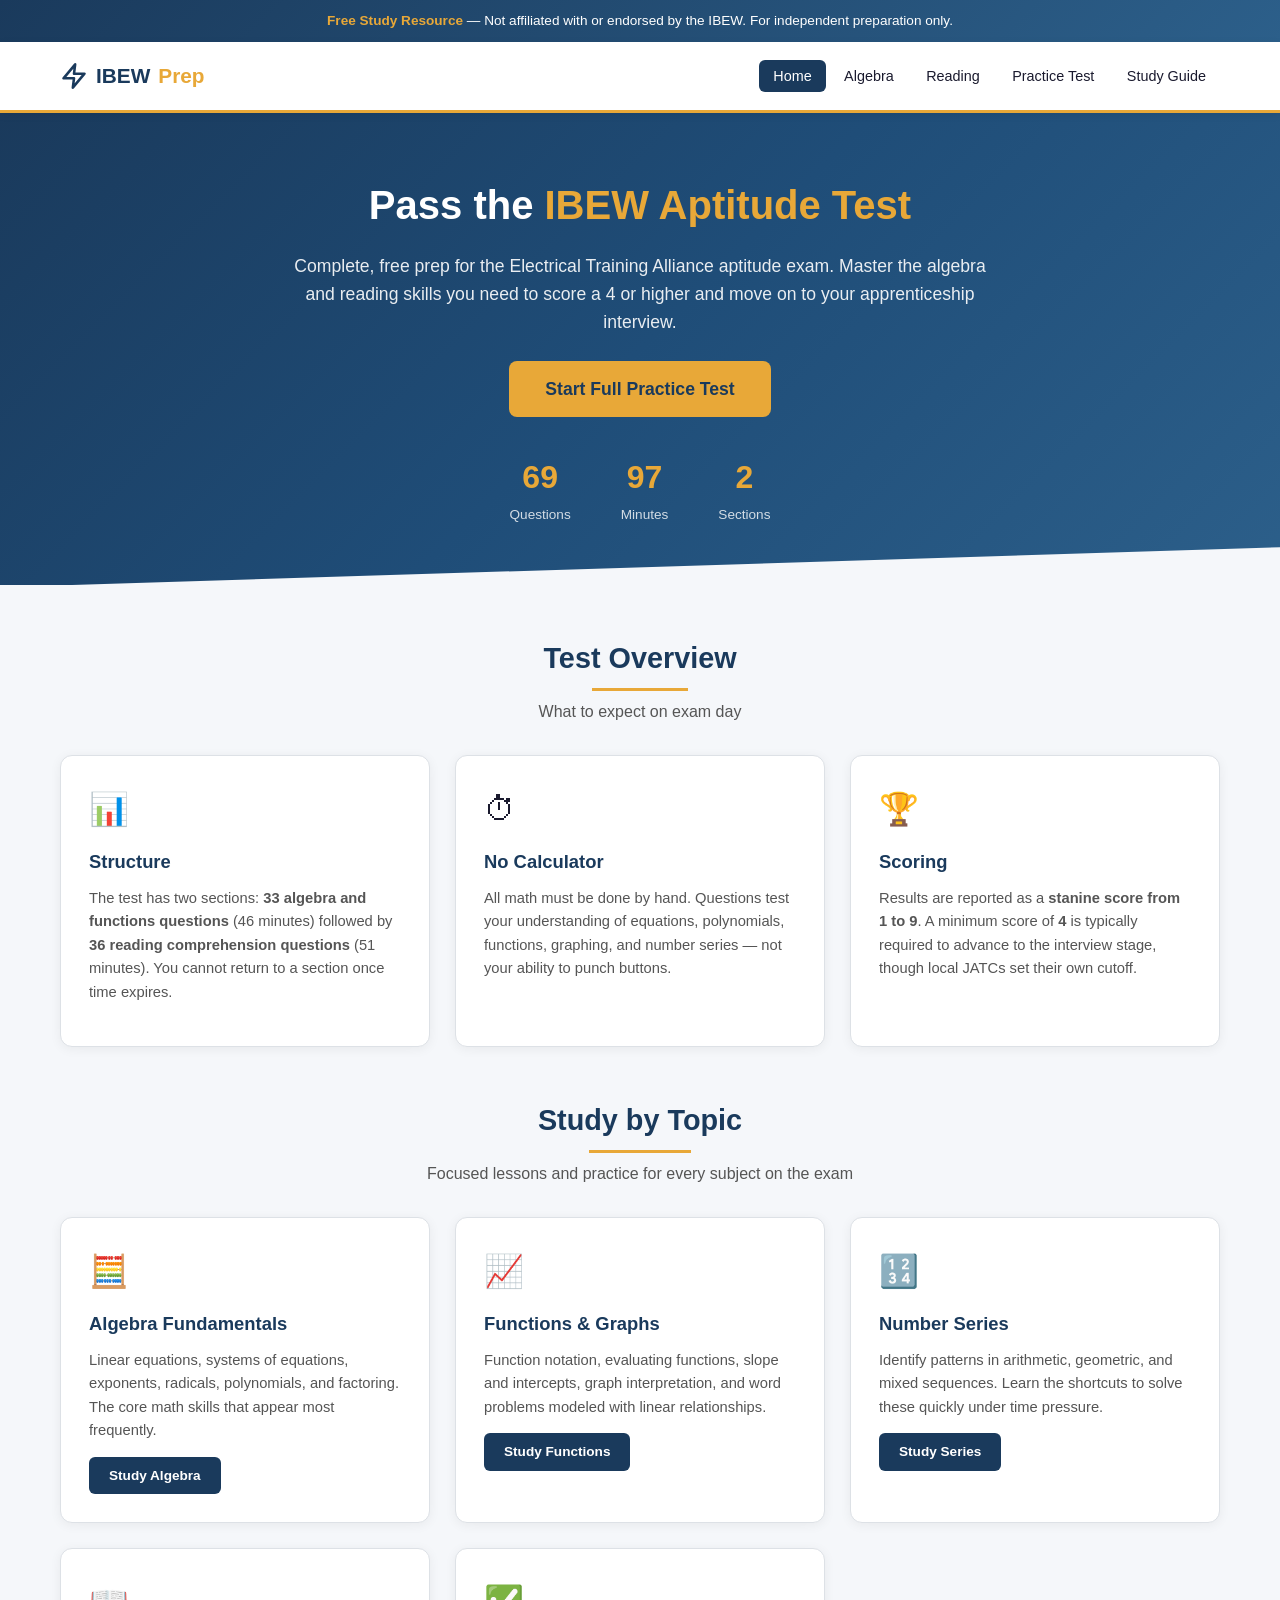
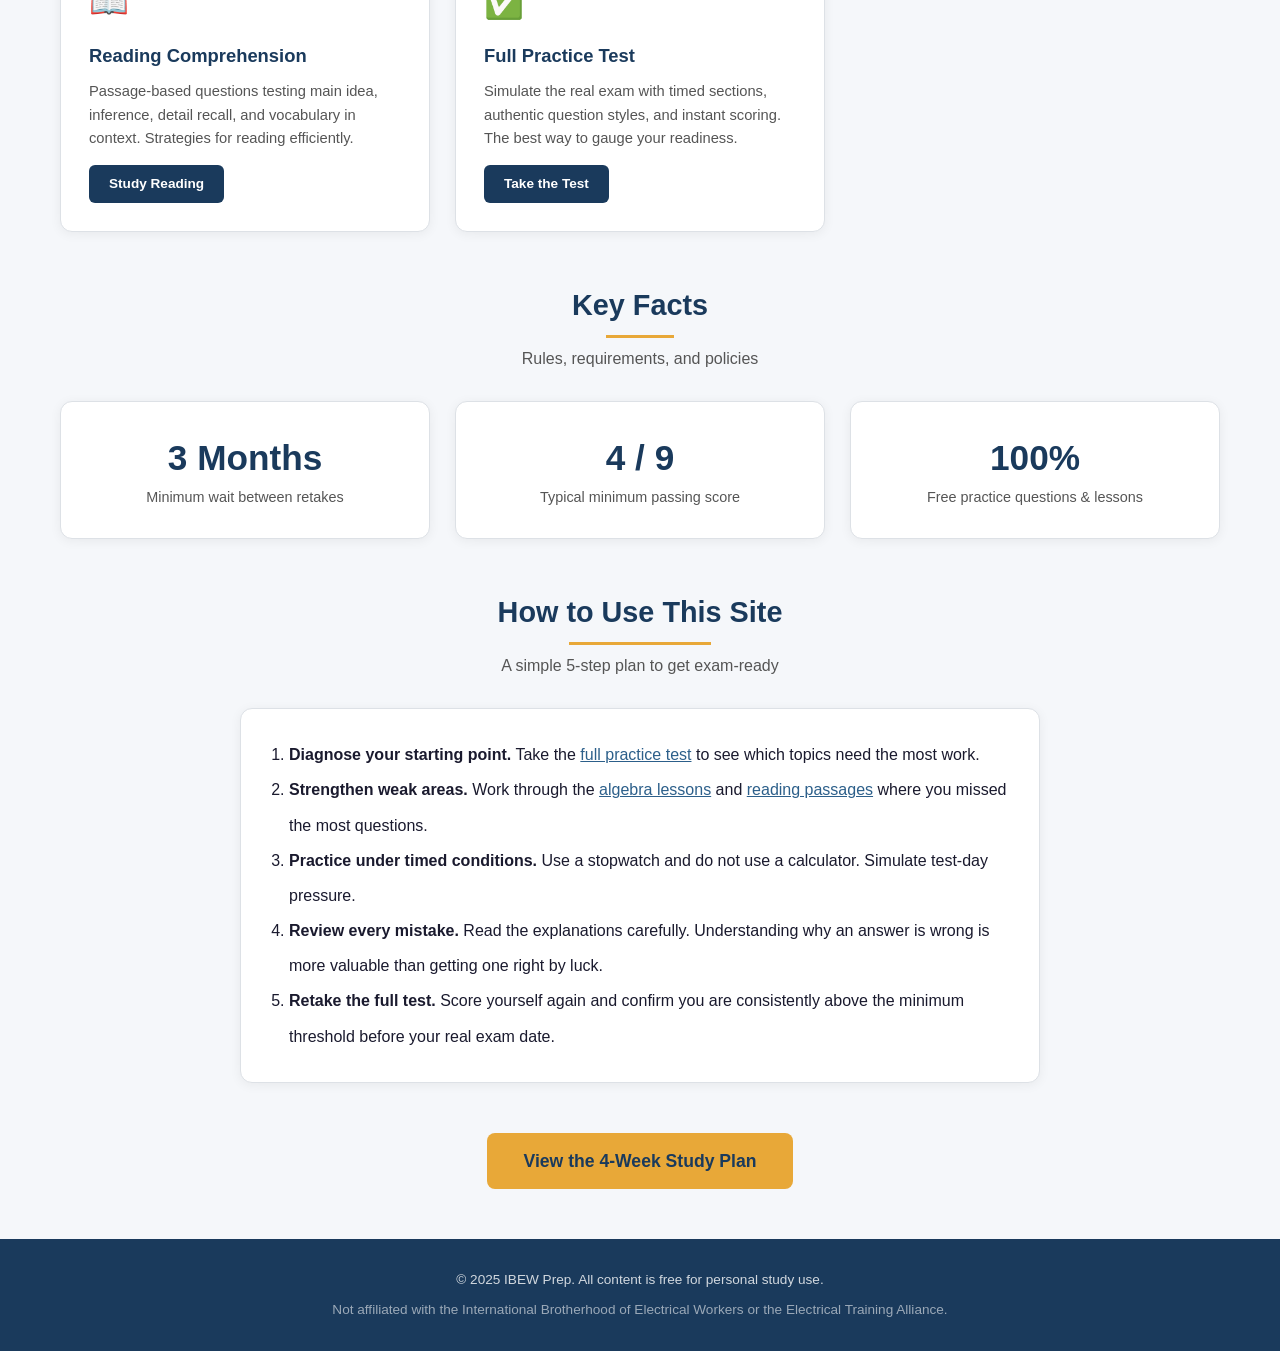
==== index.html @ 41e1eb49 "Initial commit: comprehensive IBEW aptitude test prep website - Full algebra curriculum with 31 prac" ====
<!DOCTYPE html>
<html lang="en">
<head>
  <meta charset="UTF-8">
  <meta name="viewport" content="width=device-width, initial-scale=1.0">
  <title>IBEW Prep — Free Aptitude Test Study Guide & Practice</title>
  <meta name="description" content="Free IBEW Aptitude Test prep with algebra lessons, reading comprehension practice, and a full-length simulated test. Pass your electrician apprenticeship exam.">
  <link rel="stylesheet" href="css/style.css">
</head>
<body>

  <!-- Top Banner -->
  <div class="top-banner">
    <strong>Free Study Resource</strong> — Not affiliated with or endorsed by the IBEW. For independent preparation only.
  </div>

  <!-- Header -->
  <header>
    <div class="header-inner">
      <a href="index.html" class="logo">
        <svg width="28" height="28" viewBox="0 0 24 24" fill="none" stroke="currentColor" stroke-width="2.2" stroke-linecap="round" stroke-linejoin="round">
          <path d="M13 2L3 14h9l-1 8 10-12h-9l1-8z"/>
        </svg>
        IBEW <span>Prep</span>
      </a>
      <nav>
        <a href="index.html" class="active">Home</a>
        <a href="./pages/algebra.html">Algebra</a>
        <a href="./pages/reading.html">Reading</a>
        <a href="./pages/practice-test.html">Practice Test</a>
        <a href="./pages/study-guide.html">Study Guide</a>
      </nav>
    </div>
  </header>

  <!-- Hero -->
  <section class="hero">
    <h1>Pass the <span>IBEW Aptitude Test</span></h1>
    <p>Complete, free prep for the Electrical Training Alliance aptitude exam. Master the algebra and reading skills you need to score a 4 or higher and move on to your apprenticeship interview.</p>
    <a href="./pages/practice-test.html" class="hero-cta">Start Full Practice Test</a>

    <div class="hero-stats">
      <div class="stat">
        <div class="stat-num">69</div>
        <div class="stat-label">Questions</div>
      </div>
      <div class="stat">
        <div class="stat-num">97</div>
        <div class="stat-label">Minutes</div>
      </div>
      <div class="stat">
        <div class="stat-num">2</div>
        <div class="stat-label">Sections</div>
      </div>
    </div>
  </section>

  <!-- Overview -->
  <div class="container">
    <div class="section-title">
      <h2>Test Overview</h2>
      <p>What to expect on exam day</p>
    </div>

    <div class="card-grid">
      <div class="card">
        <div class="card-icon">&#128202;</div>
        <h3>Structure</h3>
        <p>The test has two sections: <strong>33 algebra and functions questions</strong> (46 minutes) followed by <strong>36 reading comprehension questions</strong> (51 minutes). You cannot return to a section once time expires.</p>
      </div>
      <div class="card">
        <div class="card-icon">&#9201;</div>
        <h3>No Calculator</h3>
        <p>All math must be done by hand. Questions test your understanding of equations, polynomials, functions, graphing, and number series — not your ability to punch buttons.</p>
      </div>
      <div class="card">
        <div class="card-icon">&#127942;</div>
        <h3>Scoring</h3>
        <p>Results are reported as a <strong>stanine score from 1 to 9</strong>. A minimum score of <strong>4</strong> is typically required to advance to the interview stage, though local JATCs set their own cutoff.</p>
      </div>
    </div>

    <!-- Topic Cards -->
    <div class="section-title">
      <h2>Study by Topic</h2>
      <p>Focused lessons and practice for every subject on the exam</p>
    </div>

    <div class="card-grid">
      <div class="card">
        <div class="card-icon">&#129518;</div>
        <h3>Algebra Fundamentals</h3>
        <p>Linear equations, systems of equations, exponents, radicals, polynomials, and factoring. The core math skills that appear most frequently.</p>
        <a href="./pages/algebra.html#fundamentals" class="btn">Study Algebra</a>
      </div>
      <div class="card">
        <div class="card-icon">&#128200;</div>
        <h3>Functions & Graphs</h3>
        <p>Function notation, evaluating functions, slope and intercepts, graph interpretation, and word problems modeled with linear relationships.</p>
        <a href="./pages/algebra.html#functions" class="btn">Study Functions</a>
      </div>
      <div class="card">
        <div class="card-icon">&#128290;</div>
        <h3>Number Series</h3>
        <p>Identify patterns in arithmetic, geometric, and mixed sequences. Learn the shortcuts to solve these quickly under time pressure.</p>
        <a href="./pages/algebra.html#series" class="btn">Study Series</a>
      </div>
      <div class="card">
        <div class="card-icon">&#128214;</div>
        <h3>Reading Comprehension</h3>
        <p>Passage-based questions testing main idea, inference, detail recall, and vocabulary in context. Strategies for reading efficiently.</p>
        <a href="./pages/reading.html" class="btn">Study Reading</a>
      </div>
      <div class="card">
        <div class="card-icon">&#9989;</div>
        <h3>Full Practice Test</h3>
        <p>Simulate the real exam with timed sections, authentic question styles, and instant scoring. The best way to gauge your readiness.</p>
        <a href="./pages/practice-test.html" class="btn">Take the Test</a>
      </div>
    </div>

    <!-- Quick Stats -->
    <div class="section-title">
      <h2>Key Facts</h2>
      <p>Rules, requirements, and policies</p>
    </div>

    <div class="card-grid" style="grid-template-columns: repeat(auto-fit, minmax(220px, 1fr));">
      <div class="card" style="text-align:center;">
        <div class="stat-num" style="font-size:2.2rem; color:var(--primary);">3 Months</div>
        <p style="margin-bottom:0; font-size:0.9rem;">Minimum wait between retakes</p>
      </div>
      <div class="card" style="text-align:center;">
        <div class="stat-num" style="font-size:2.2rem; color:var(--primary);">4 / 9</div>
        <p style="margin-bottom:0; font-size:0.9rem;">Typical minimum passing score</p>
      </div>
      <div class="card" style="text-align:center;">
        <div class="stat-num" style="font-size:2.2rem; color:var(--primary);">100%</div>
        <p style="margin-bottom:0; font-size:0.9rem;">Free practice questions & lessons</p>
      </div>
    </div>

    <!-- How to Use This Site -->
    <div class="section-title">
      <h2>How to Use This Site</h2>
      <p>A simple 5-step plan to get exam-ready</p>
    </div>

    <div class="card" style="max-width: 800px; margin: 0 auto 30px;">
      <ol style="margin-left: 20px; line-height: 2.2;">
        <li><strong>Diagnose your starting point.</strong> Take the <a href="./pages/practice-test.html" style="color: var(--primary-light);">full practice test</a> to see which topics need the most work.</li>
        <li><strong>Strengthen weak areas.</strong> Work through the <a href="./pages/algebra.html" style="color: var(--primary-light);">algebra lessons</a> and <a href="./pages/reading.html" style="color: var(--primary-light);">reading passages</a> where you missed the most questions.</li>
        <li><strong>Practice under timed conditions.</strong> Use a stopwatch and do not use a calculator. Simulate test-day pressure.</li>
        <li><strong>Review every mistake.</strong> Read the explanations carefully. Understanding why an answer is wrong is more valuable than getting one right by luck.</li>
        <li><strong>Retake the full test.</strong> Score yourself again and confirm you are consistently above the minimum threshold before your real exam date.</li>
      </ol>
    </div>

    <!-- CTA -->
    <div style="text-align:center; margin: 50px 0;">
      <a href="./pages/study-guide.html" class="hero-cta">View the 4-Week Study Plan</a>
    </div>
  </div>

  <!-- Footer -->
  <footer>
    <p>&copy; 2025 IBEW Prep. All content is free for personal study use.</p>
    <p style="margin-top:8px; opacity:0.7;">Not affiliated with the International Brotherhood of Electrical Workers or the Electrical Training Alliance.</p>
  </footer>

</body>
</html>
---- css/style.css ----
/* ============================================ */
/* IBEW Aptitude Test Prep - Main Stylesheet    */
/* ============================================ */

:root {
  --primary: #1a3a5c;
  --primary-light: #2c5f8a;
  --secondary: #e8a838;
  --accent: #d4312a;
  --bg: #f5f7fa;
  --card-bg: #ffffff;
  --text: #1a1a2e;
  --text-light: #555;
  --border: #dde1e6;
  --success: #2d7d46;
  --danger: #c0392b;
  --info: #2980b9;
  --font: 'Segoe UI', 'Helvetica Neue', Arial, sans-serif;
}

* { margin: 0; padding: 0; box-sizing: border-box; }

body {
  font-family: var(--font);
  background: var(--bg);
  color: var(--text);
  line-height: 1.6;
}

/* ===== TOP BANNER ===== */
.top-banner {
  background: linear-gradient(135deg, var(--primary) 0%, var(--primary-light) 100%);
  color: white;
  text-align: center;
  padding: 10px 20px;
  font-size: 0.85rem;
}
.top-banner strong { color: var(--secondary); }

/* ===== HEADER / NAV ===== */
header {
  background: var(--card-bg);
  border-bottom: 3px solid var(--secondary);
  box-shadow: 0 2px 8px rgba(0,0,0,0.08);
  position: sticky;
  top: 0;
  z-index: 100;
}

.header-inner {
  max-width: 1200px;
  margin: 0 auto;
  padding: 0 20px;
  display: flex;
  align-items: center;
  justify-content: space-between;
  height: 68px;
}

.logo {
  font-size: 1.3rem;
  font-weight: 800;
  color: var(--primary);
  text-decoration: none;
  display: flex;
  align-items: center;
  gap: 8px;
}
.logo span { color: var(--secondary); }
.logo .sub { font-size: 0.65rem; font-weight: 400; color: var(--text-light); display: block; }

nav a {
  color: var(--text);
  text-decoration: none;
  padding: 8px 14px;
  border-radius: 6px;
  font-size: 0.9rem;
  font-weight: 500;
  transition: all 0.2s;
}
nav a:hover, nav a.active {
  background: var(--primary);
  color: white;
}

/* ===== HERO SECTION ===== */
.hero {
  background: linear-gradient(135deg, #1a3a5c 0%, #1f4d78 50%, #2c5f8a 100%);
  color: white;
  padding: 60px 20px;
  text-align: center;
  position: relative;
  overflow: hidden;
}
.hero::after {
  content: '';
  position: absolute;
  bottom: -2px;
  left: 0;
  right: 0;
  height: 40px;
  background: var(--bg);
  clip-path: polygon(0 100%, 100% 0, 100% 100%, 0% 100%);
}
.hero h1 { font-size: 2.5rem; margin-bottom: 15px; }
.hero h1 span { color: var(--secondary); }
.hero p { font-size: 1.1rem; opacity: 0.9; max-width: 700px; margin: 0 auto 25px; }
.hero-cta {
  display: inline-block;
  background: var(--secondary);
  color: var(--primary);
  padding: 14px 36px;
  border-radius: 8px;
  font-weight: 700;
  font-size: 1.1rem;
  text-decoration: none;
  transition: transform 0.2s, box-shadow 0.2s;
}
.hero-cta:hover { transform: translateY(-2px); box-shadow: 0 6px 20px rgba(0,0,0,0.25); }
.hero-stats {
  display: flex;
  justify-content: center;
  gap: 50px;
  margin-top: 35px;
  flex-wrap: wrap;
}
.stat { text-align: center; }
.stat-num { font-size: 2rem; font-weight: 800; color: var(--secondary); }
.stat-label { font-size: 0.85rem; opacity: 0.8; }

/* ===== MAIN CONTAINER ===== */
.container {
  max-width: 1200px;
  margin: 0 auto;
  padding: 0 20px;
}

/* ===== SECTION HEADERS ===== */
.section-title {
  text-align: center;
  margin: 50px 0 30px;
}
.section-title h2 {
  font-size: 1.8rem;
  color: var(--primary);
  position: relative;
  display: inline-block;
  padding-bottom: 10px;
}
.section-title h2::after {
  content: '';
  position: absolute;
  bottom: 0;
  left: 25%;
  width: 50%;
  height: 3px;
  background: var(--secondary);
}
.section-title p { color: var(--text-light); margin-top: 8px; font-size: 1rem; }

/* ===== CARDS GRID ===== */
.card-grid {
  display: grid;
  grid-template-columns: repeat(auto-fit, minmax(300px, 1fr));
  gap: 25px;
  margin: 30px 0;
}

.card {
  background: var(--card-bg);
  border-radius: 12px;
  padding: 28px;
  box-shadow: 0 2px 12px rgba(0,0,0,0.06);
  border: 1px solid var(--border);
  transition: transform 0.2s, box-shadow 0.2s;
}
.card:hover { transform: translateY(-3px); box-shadow: 0 6px 20px rgba(0,0,0,0.1); }
.card-icon { font-size: 2rem; margin-bottom: 12px; }
.card h3 { color: var(--primary); margin-bottom: 10px; font-size: 1.15rem; }
.card p { color: var(--text-light); font-size: 0.92rem; margin-bottom: 14px; }
.card .btn {
  display: inline-block;
  padding: 8px 20px;
  background: var(--primary);
  color: white;
  text-decoration: none;
  border-radius: 6px;
  font-size: 0.85rem;
  font-weight: 600;
  transition: background 0.2s;
}
.card .btn:hover { background: var(--primary-light); }
.card .btn-secondary {
  background: transparent;
  color: var(--primary);
  border: 2px solid var(--primary);
}
.card .btn-secondary:hover { background: var(--primary); color: white; }

/* ===== LESSON CONTENT ===== */
.lesson-page {
  padding: 30px 0 60px;
}
.lesson-page h1 {
  font-size: 1.9rem;
  color: var(--primary);
  margin-bottom: 20px;
  padding-bottom: 12px;
  border-bottom: 3px solid var(--secondary);
}
.lesson-page h2 {
  font-size: 1.4rem;
  color: var(--primary);
  margin: 35px 0 15px;
}
.lesson-page h3 {
  font-size: 1.15rem;
  color: var(--primary-light);
  margin: 25px 0 12px;
}
.lesson-page p { margin-bottom: 14px; color: #333; }
.lesson-page ul, .lesson-page ol { margin: 10px 0 20px 25px; }
.lesson-page li { margin-bottom: 6px; }

/* ===== MATH FORMULAS ===== */
.formula-box {
  background: #f0f4f8;
  border-left: 4px solid var(--secondary);
  padding: 16px 20px;
  margin: 18px 0;
  border-radius: 0 8px 8px 0;
  font-family: 'Courier New', monospace;
  font-size: 1.05rem;
  overflow-x: auto;
}
.formula-box code {
  font-size: 1.05rem;
  color: var(--primary);
}

/* ===== EXAMPLE BOX ===== */
.example-box {
  background: #eef7ff;
  border-left: 4px solid var(--info);
  padding: 16px 20px;
  margin: 18px 0;
  border-radius: 0 8px 8px 0;
}
.example-box h4 {
  color: var(--info);
  margin-bottom: 8px;
  font-size: 0.95rem;
}
.example-box .solution {
  margin-top: 10px;
  padding-top: 10px;
  border-top: 1px dashed #bdd7ee;
  color: #2c5f8a;
  font-size: 0.92rem;
}
.example-box .solution strong { color: var(--primary); }

/* ===== PRACTICE QUESTION ===== */
.practice-question {
  background: var(--card-bg);
  border: 2px solid var(--border);
  border-radius: 10px;
  padding: 24px;
  margin: 20px 0;
}
.practice-question .q-label {
  font-size: 0.8rem;
  text-transform: uppercase;
  color: var(--text-light);
  letter-spacing: 1px;
  margin-bottom: 6px;
}
.practice-question .q-text {
  font-size: 1.05rem;
  font-weight: 600;
  margin-bottom: 14px;
}
.practice-question .options label {
  display: block;
  padding: 10px 14px;
  margin-bottom: 6px;
  border: 1px solid var(--border);
  border-radius: 6px;
  cursor: pointer;
  transition: all 0.2s;
}
.practice-question .options label:hover { background: #f0f4f8; }
.practice-question .options input { margin-right: 10px; }
.practice-question .options .correct { background: #d4edda; border-color: var(--success); }
.practice-question .options .wrong { background: #f8d7da; border-color: var(--danger); }
.practice-question .explanation {
  margin-top: 14px;
  padding: 14px;
  background: #f8f9fa;
  border-radius: 6px;
  display: none;
  font-size: 0.92rem;
}
.practice-question .explanation.show { display: block; }

/* ===== READING PASSAGE ===== */
.passage-box {
  background: #faf6ee;
  border: 1px solid #e8dcc8;
  border-radius: 8px;
  padding: 24px;
  margin: 20px 0;
  font-size: 0.95rem;
  line-height: 1.7;
}
.passage-box .passage-title {
  font-weight: 700;
  color: var(--primary);
  margin-bottom: 10px;
}

/* ===== PROGRESS BAR ===== */
.progress-bar {
  background: var(--border);
  border-radius: 10px;
  height: 10px;
  margin: 20px 0;
  overflow: hidden;
}
.progress-fill {
  height: 100%;
  background: linear-gradient(90deg, var(--primary) 0%, var(--primary-light) 100%);
  border-radius: 10px;
  transition: width 0.5s ease;
}

/* ===== BUTTONS ===== */
.btn-check {
  background: var(--primary);
  color: white;
  border: none;
  padding: 10px 24px;
  border-radius: 6px;
  font-size: 0.9rem;
  font-weight: 600;
  cursor: pointer;
  transition: background 0.2s;
  margin-top: 10px;
}
.btn-check:hover { background: var(--primary-light); }
.btn-reset {
  background: transparent;
  color: var(--text-light);
  border: 1px solid var(--border);
  padding: 8px 18px;
  border-radius: 6px;
  font-size: 0.85rem;
  cursor: pointer;
  margin-left: 8px;
}

/* ===== TIMER ===== */
.timer-bar {
  background: var(--danger);
  color: white;
  text-align: center;
  padding: 8px;
  font-weight: 700;
  font-size: 1.1rem;
  border-radius: 6px;
  margin: 15px 0;
}

/* ===== PAGE HEADER ===== */
.page-header {
  padding: 30px 0 10px;
  text-align: center;
}
.page-header h1 { font-size: 2rem; color: var(--primary); }
.page-header p { color: var(--text-light); margin-top: 6px; }

/* ===== TABLE OF CONTENTS ===== */
.toc {
  background: var(--card-bg);
  border: 1px solid var(--border);
  border-radius: 10px;
  padding: 24px;
  margin: 20px 0;
}
.toc h3 { color: var(--primary); margin-bottom: 12px; }
.toc ol { margin-left: 20px; }
.toc ol li { margin-bottom: 6px; }
.toc ol li a { color: var(--primary-light); text-decoration: none; }
.toc ol li a:hover { text-decoration: underline; }

/* ===== STUDY SCHEDULE TABLE ===== */
.schedule-table {
  width: 100%;
  border-collapse: collapse;
  margin: 20px 0;
}
.schedule-table th, .schedule-table td {
  border: 1px solid var(--border);
  padding: 12px 16px;
  text-align: left;
}
.schedule-table th {
  background: var(--primary);
  color: white;
  font-size: 0.9rem;
}
.schedule-table tr:nth-child(even) { background: #f8f9fa; }

/* ===== SCORE DISPLAY ===== */
.score-display {
  text-align: center;
  padding: 30px;
  margin: 20px 0;
  background: var(--card-bg);
  border-radius: 12px;
  border: 2px solid var(--border);
}
.score-display .score-num {
  font-size: 3.5rem;
  font-weight: 800;
  color: var(--primary);
}
.score-display .score-label { color: var(--text-light); margin-top: 5px; }
.score-display .score-bar {
  max-width: 400px;
  margin: 15px auto;
}

/* ===== CALCULATOR WARNING ===== */
.warning-box {
  background: #fff3cd;
  border: 1px solid #ffc107;
  border-left: 4px solid #ffc107;
  padding: 14px 18px;
  border-radius: 0 8px 8px 0;
  margin: 18px 0;
  font-size: 0.92rem;
}
.warning-box strong { color: #856404; }

/* ===== FOOTER ===== */
footer {
  background: var(--primary);
  color: rgba(255,255,255,0.8);
  text-align: center;
  padding: 30px 20px;
  margin-top: 50px;
  font-size: 0.85rem;
}
footer a { color: var(--secondary); text-decoration: none; }
footer a:hover { text-decoration: underline; }

/* ===== RESPONSIVE ===== */
@media (max-width: 768px) {
  .hero h1 { font-size: 1.7rem; }
  .header-inner { flex-direction: column; height: auto; padding: 12px 15px; gap: 8px; }
  nav a { font-size: 0.8rem; padding: 5px 10px; }
  .hero-stats { gap: 25px; }
  .card-grid { grid-template-columns: 1fr; }
  .section-title h2 { font-size: 1.4rem; }
  .schedule-table { font-size: 0.85rem; }
}

/* ===== PRINT ===== */
@media print {
  header, .top-banner, .hero-cta, footer { display: none; }
  .card { break-inside: avoid; }
}

/* ===== SCROLLBAR ===== */
::-webkit-scrollbar { width: 8px; }
::-webkit-scrollbar-track { background: #f1f1f1; }
::-webkit-scrollbar-thumb { background: #888; border-radius: 4px; }
::-webkit-scrollbar-thumb:hover { background: #555; }
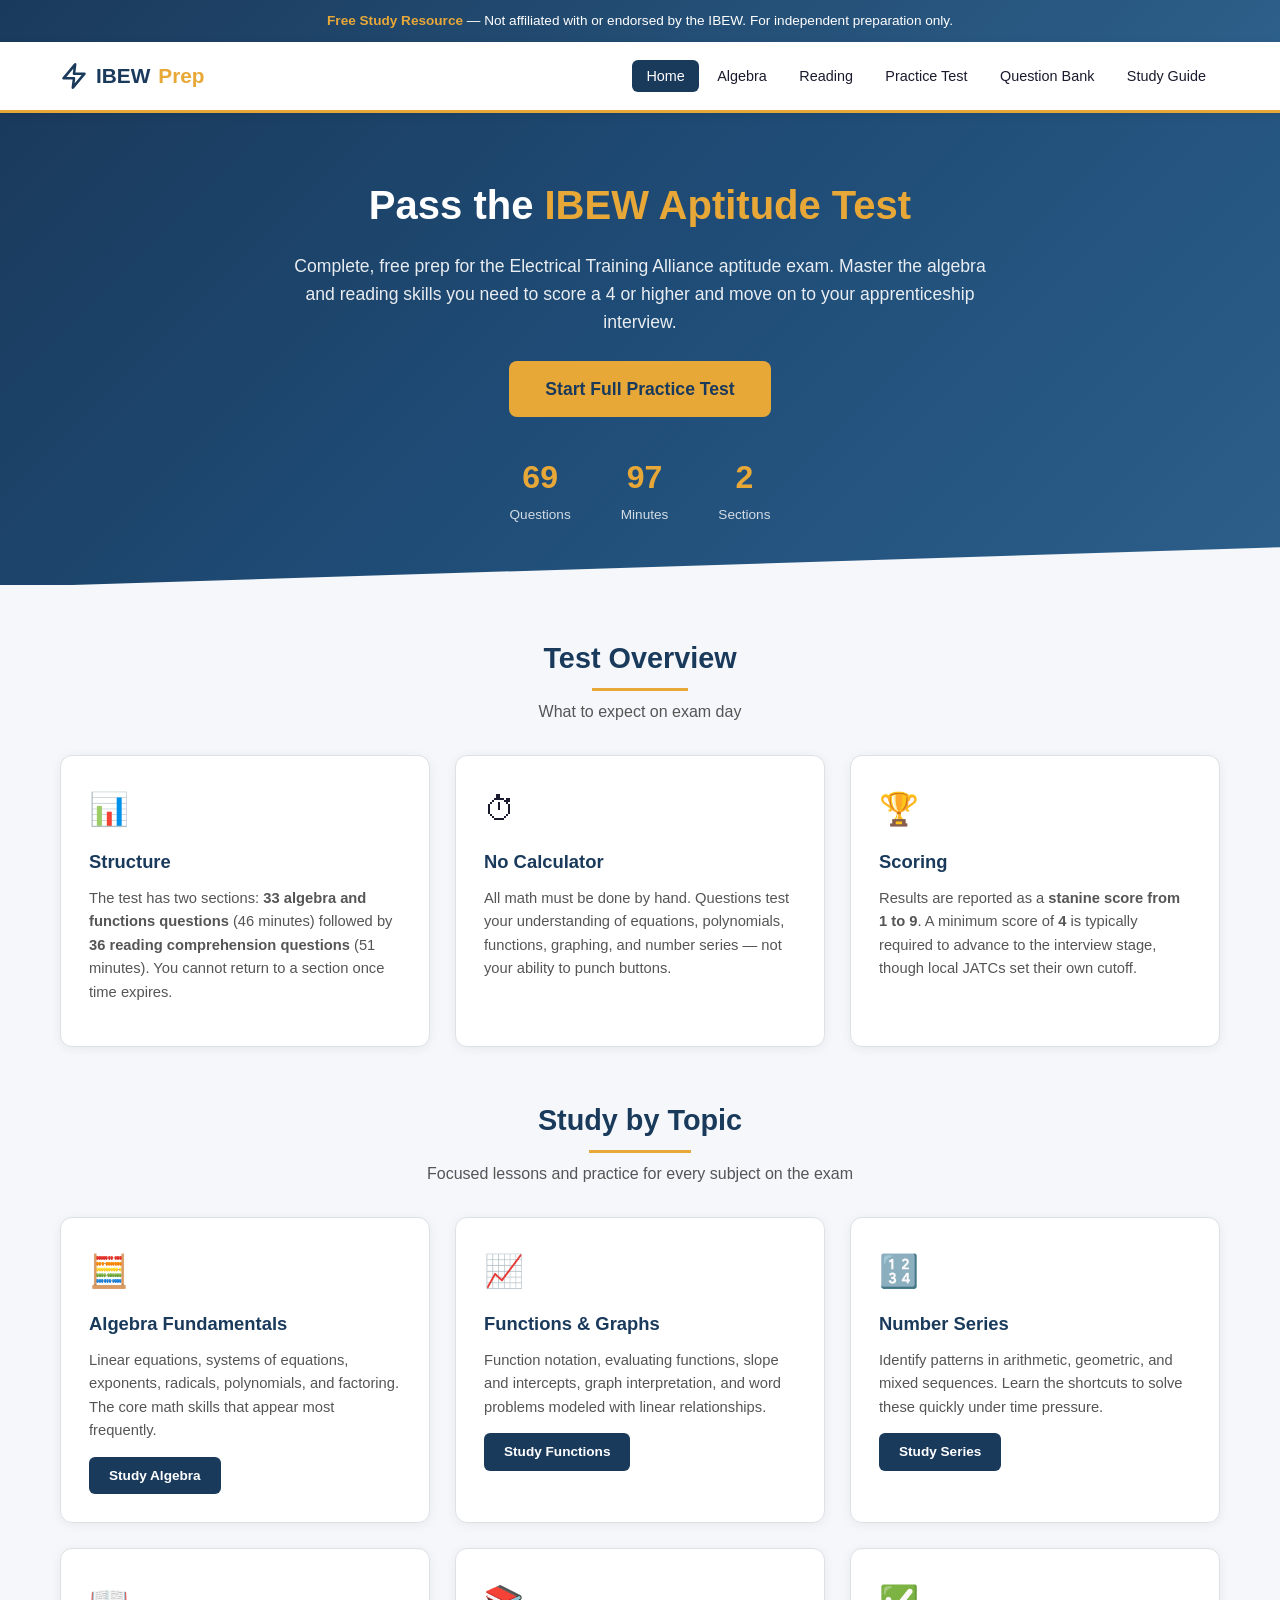
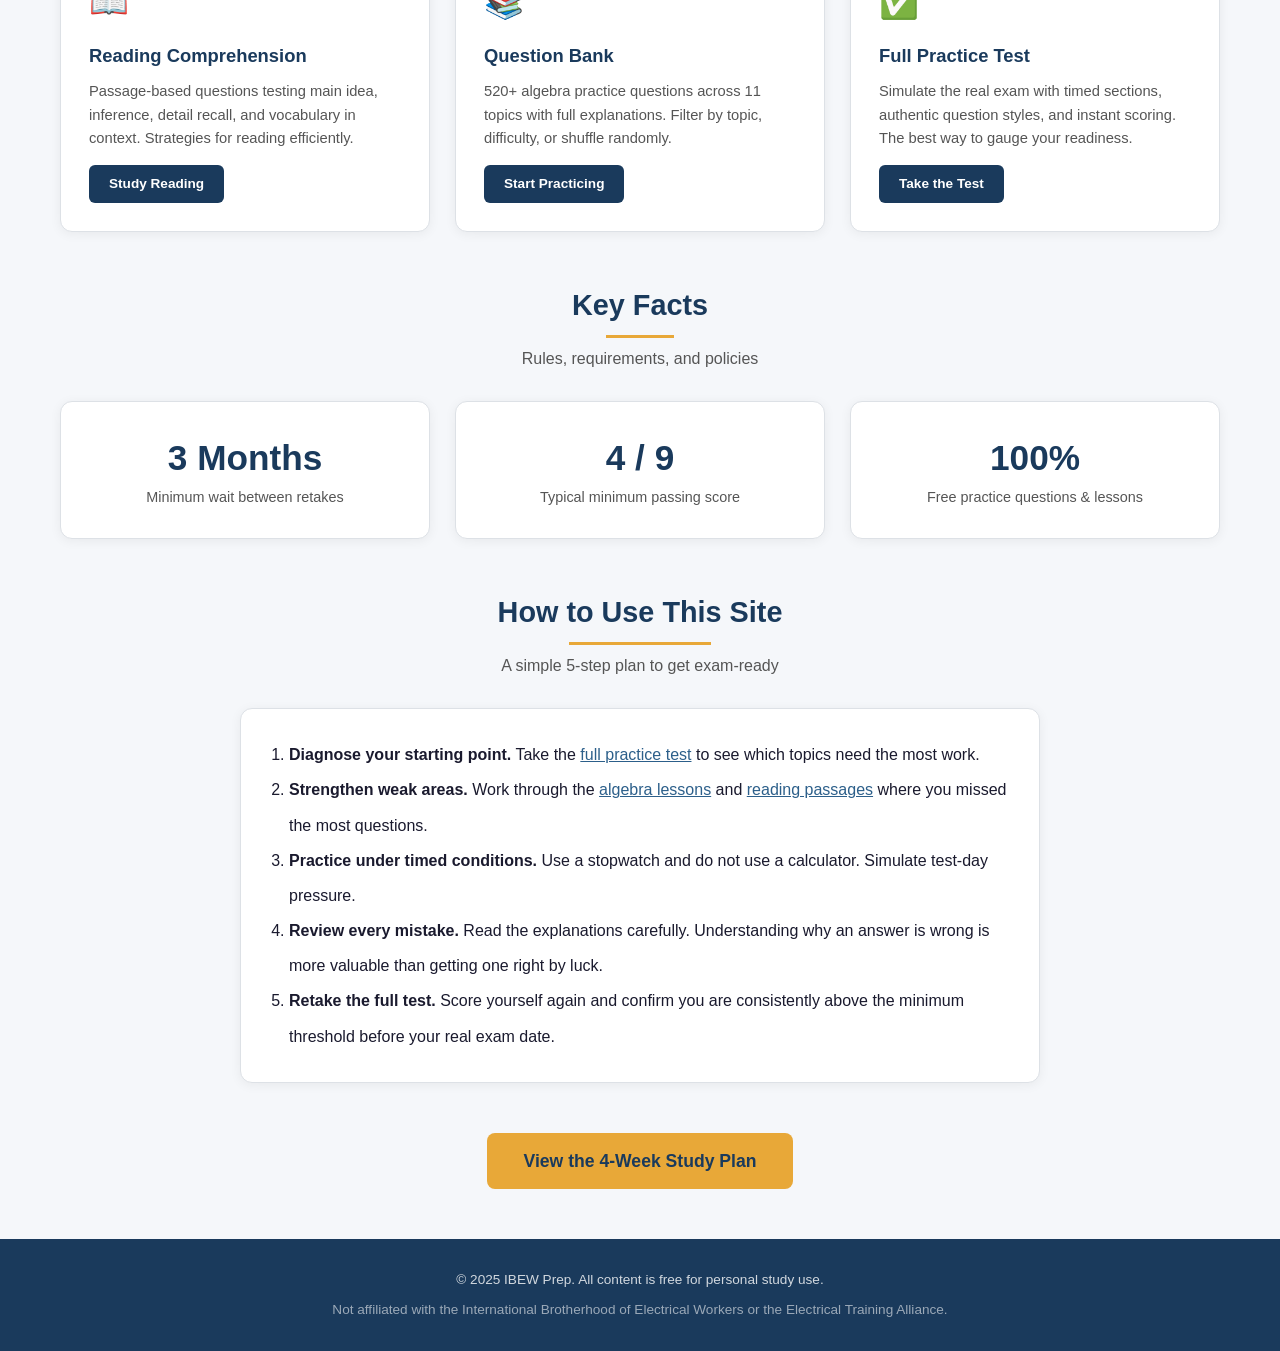
==== commit 63d142b3: "Add 520+ algebra question bank with interactive practice page - Created js/questions.js with 520 alg" ====
--- a/index.html
+++ b/index.html
@@ -28,6 +28,7 @@
         <a href="./pages/algebra.html">Algebra</a>
         <a href="./pages/reading.html">Reading</a>
         <a href="./pages/practice-test.html">Practice Test</a>
+        <a href="./pages/question-bank.html">Question Bank</a>
         <a href="./pages/study-guide.html">Study Guide</a>
       </nav>
     </div>
@@ -112,6 +113,12 @@
         <a href="./pages/reading.html" class="btn">Study Reading</a>
       </div>
       <div class="card">
+        <div class="card-icon">📚</div>
+        <h3>Question Bank</h3>
+        <p>520+ algebra practice questions across 11 topics with full explanations. Filter by topic, difficulty, or shuffle randomly.</p>
+        <a href="./pages/question-bank.html" class="btn">Start Practicing</a>
+      </div>
+      <div class="card">
         <div class="card-icon">&#9989;</div>
         <h3>Full Practice Test</h3>
         <p>Simulate the real exam with timed sections, authentic question styles, and instant scoring. The best way to gauge your readiness.</p>
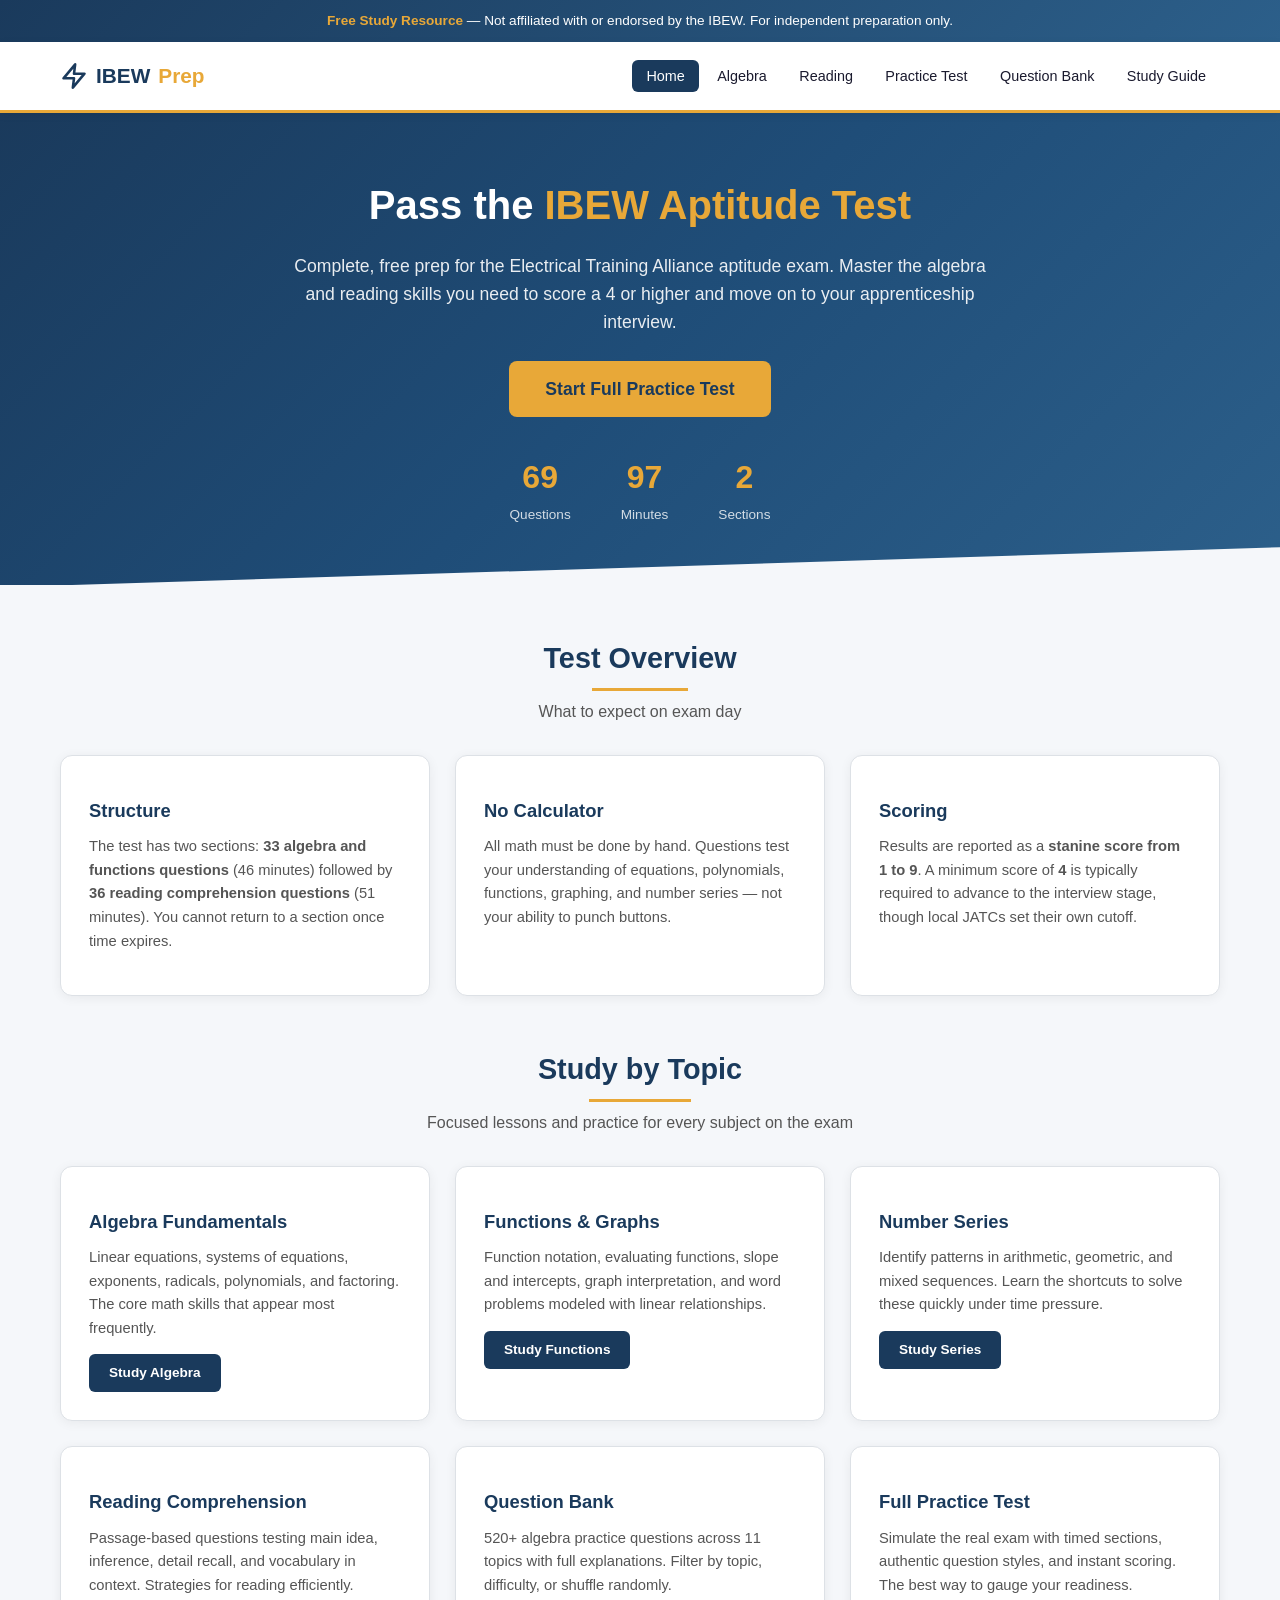
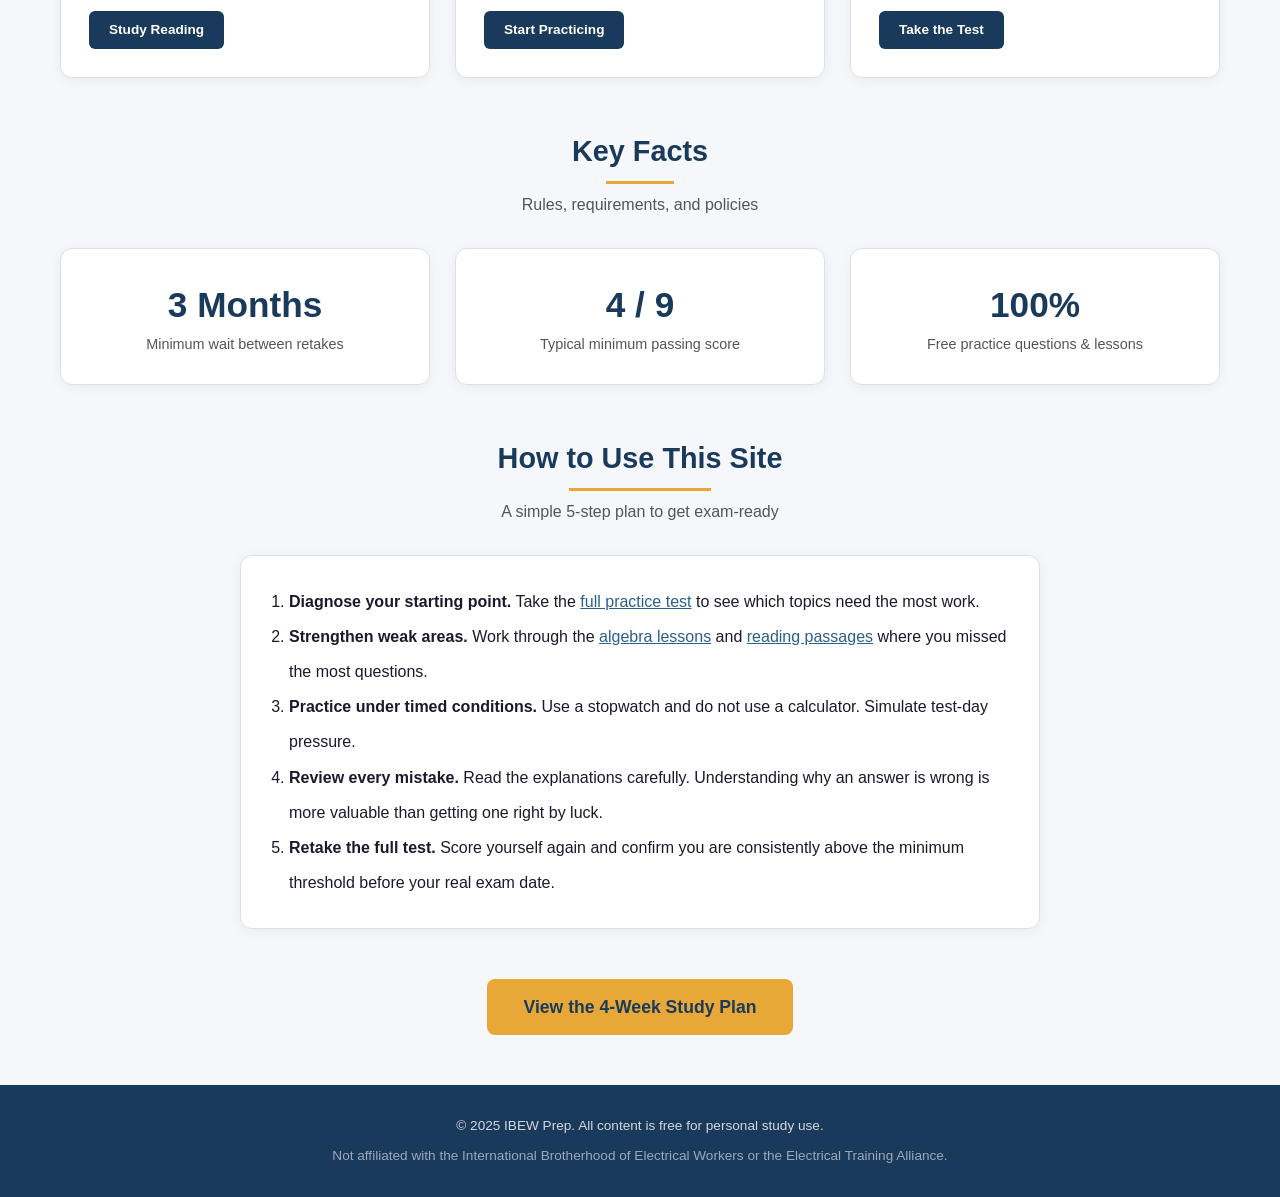
==== commit d200701c: "Fix question bank JS syntax, make random/1-per-page default, remove all emoji site-wide - Fixed miss" ====
--- a/index.html
+++ b/index.html
@@ -65,17 +65,17 @@
 
     <div class="card-grid">
       <div class="card">
-        <div class="card-icon">&#128202;</div>
+        <div class="card-icon"></div>
         <h3>Structure</h3>
         <p>The test has two sections: <strong>33 algebra and functions questions</strong> (46 minutes) followed by <strong>36 reading comprehension questions</strong> (51 minutes). You cannot return to a section once time expires.</p>
       </div>
       <div class="card">
-        <div class="card-icon">&#9201;</div>
+        <div class="card-icon"></div>
         <h3>No Calculator</h3>
         <p>All math must be done by hand. Questions test your understanding of equations, polynomials, functions, graphing, and number series — not your ability to punch buttons.</p>
       </div>
       <div class="card">
-        <div class="card-icon">&#127942;</div>
+        <div class="card-icon"></div>
         <h3>Scoring</h3>
         <p>Results are reported as a <strong>stanine score from 1 to 9</strong>. A minimum score of <strong>4</strong> is typically required to advance to the interview stage, though local JATCs set their own cutoff.</p>
       </div>
@@ -89,37 +89,37 @@
 
     <div class="card-grid">
       <div class="card">
-        <div class="card-icon">&#129518;</div>
+        <div class="card-icon"></div>
         <h3>Algebra Fundamentals</h3>
         <p>Linear equations, systems of equations, exponents, radicals, polynomials, and factoring. The core math skills that appear most frequently.</p>
         <a href="./pages/algebra.html#fundamentals" class="btn">Study Algebra</a>
       </div>
       <div class="card">
-        <div class="card-icon">&#128200;</div>
+        <div class="card-icon"></div>
         <h3>Functions & Graphs</h3>
         <p>Function notation, evaluating functions, slope and intercepts, graph interpretation, and word problems modeled with linear relationships.</p>
         <a href="./pages/algebra.html#functions" class="btn">Study Functions</a>
       </div>
       <div class="card">
-        <div class="card-icon">&#128290;</div>
+        <div class="card-icon"></div>
         <h3>Number Series</h3>
         <p>Identify patterns in arithmetic, geometric, and mixed sequences. Learn the shortcuts to solve these quickly under time pressure.</p>
         <a href="./pages/algebra.html#series" class="btn">Study Series</a>
       </div>
       <div class="card">
-        <div class="card-icon">&#128214;</div>
+        <div class="card-icon"></div>
         <h3>Reading Comprehension</h3>
         <p>Passage-based questions testing main idea, inference, detail recall, and vocabulary in context. Strategies for reading efficiently.</p>
         <a href="./pages/reading.html" class="btn">Study Reading</a>
       </div>
       <div class="card">
-        <div class="card-icon">📚</div>
+        <div class="card-icon"></div>
         <h3>Question Bank</h3>
         <p>520+ algebra practice questions across 11 topics with full explanations. Filter by topic, difficulty, or shuffle randomly.</p>
         <a href="./pages/question-bank.html" class="btn">Start Practicing</a>
       </div>
       <div class="card">
-        <div class="card-icon">&#9989;</div>
+        <div class="card-icon"></div>
         <h3>Full Practice Test</h3>
         <p>Simulate the real exam with timed sections, authentic question styles, and instant scoring. The best way to gauge your readiness.</p>
         <a href="./pages/practice-test.html" class="btn">Take the Test</a>
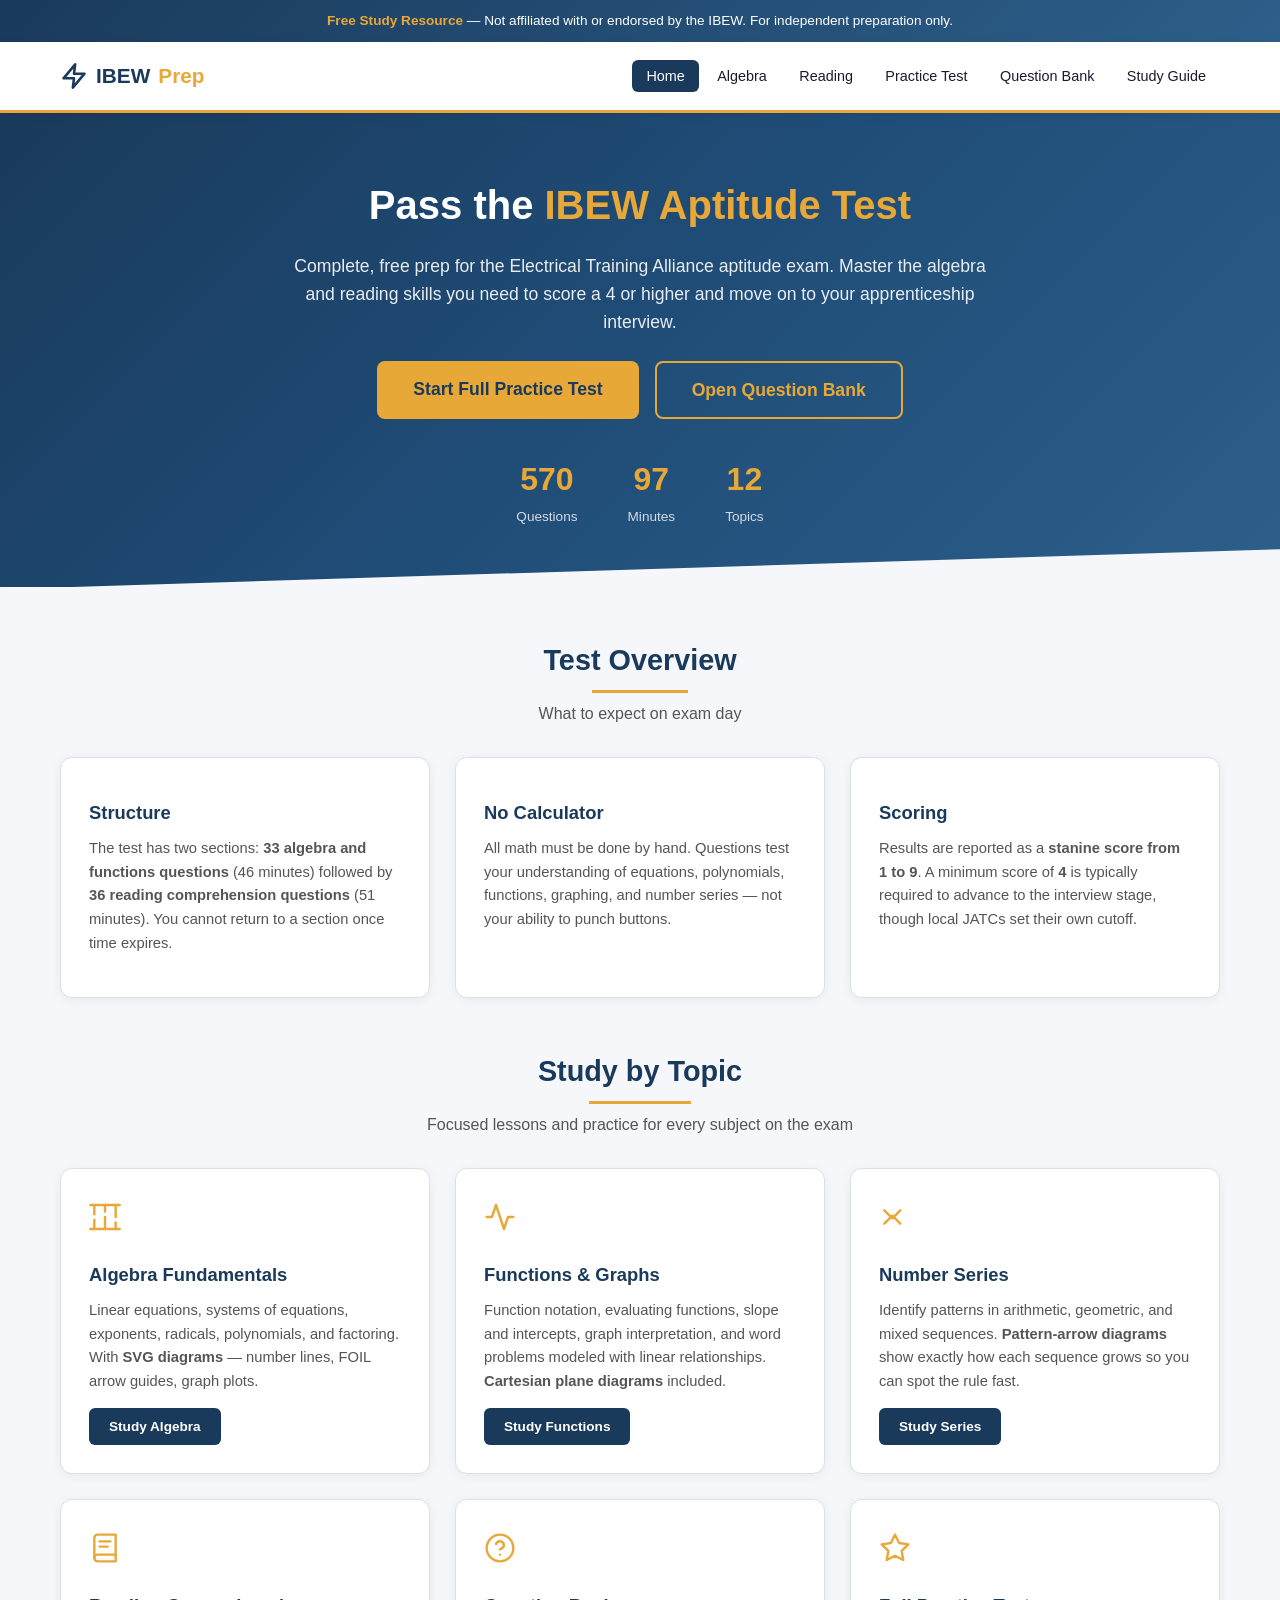
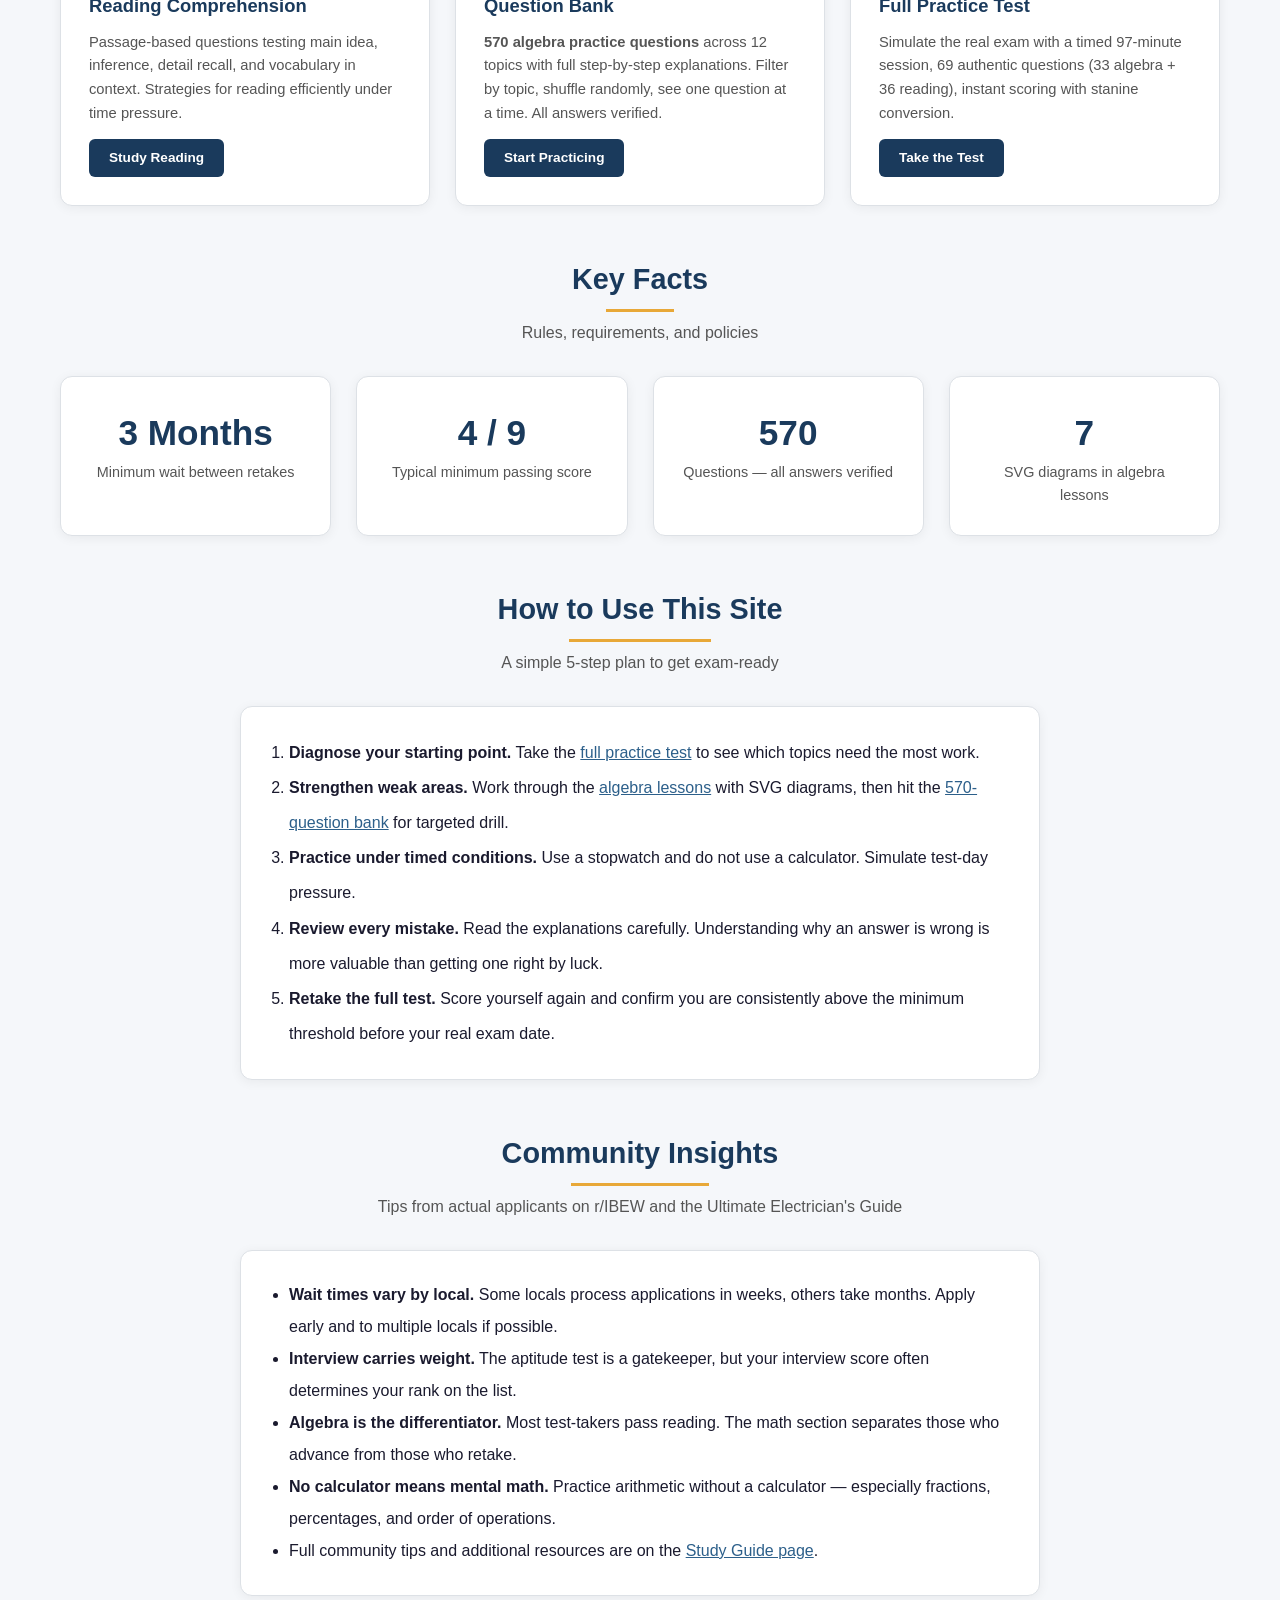
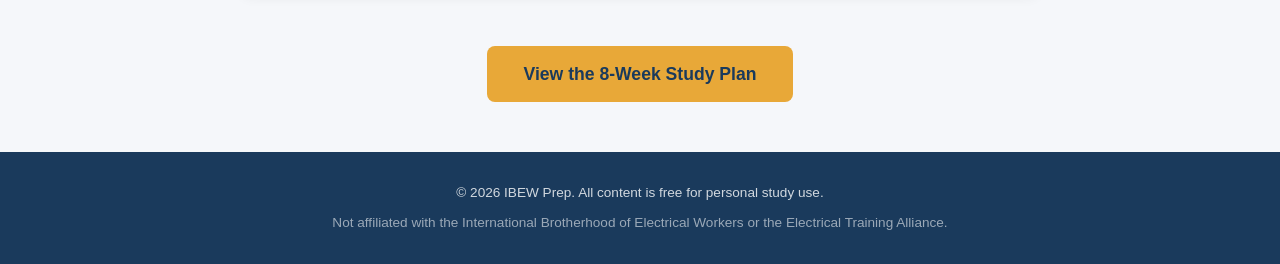
==== commit 0963f908: "Home page: 570 questions, SVG diagrams mentioned, community insights section, card icons, secondary " ====
--- a/index.html
+++ b/index.html
@@ -4,7 +4,7 @@
   <meta charset="UTF-8">
   <meta name="viewport" content="width=device-width, initial-scale=1.0">
   <title>IBEW Prep — Free Aptitude Test Study Guide & Practice</title>
-  <meta name="description" content="Free IBEW Aptitude Test prep with algebra lessons, reading comprehension practice, and a full-length simulated test. Pass your electrician apprenticeship exam.">
+  <meta name="description" content="Free IBEW Aptitude Test prep with algebra lessons, reading comprehension practice, SVG diagrams, and a 570-question bank. Pass your electrician apprenticeship exam.">
   <link rel="stylesheet" href="css/style.css">
 </head>
 <body>
@@ -38,11 +38,14 @@
   <section class="hero">
     <h1>Pass the <span>IBEW Aptitude Test</span></h1>
     <p>Complete, free prep for the Electrical Training Alliance aptitude exam. Master the algebra and reading skills you need to score a 4 or higher and move on to your apprenticeship interview.</p>
-    <a href="./pages/practice-test.html" class="hero-cta">Start Full Practice Test</a>
+    <div class="hero-actions">
+      <a href="./pages/practice-test.html" class="hero-cta">Start Full Practice Test</a>
+      <a href="./pages/question-bank.html" class="hero-cta hero-cta-secondary">Open Question Bank</a>
+    </div>
 
     <div class="hero-stats">
       <div class="stat">
-        <div class="stat-num">69</div>
+        <div class="stat-num">570</div>
         <div class="stat-label">Questions</div>
       </div>
       <div class="stat">
@@ -50,8 +53,8 @@
         <div class="stat-label">Minutes</div>
       </div>
       <div class="stat">
-        <div class="stat-num">2</div>
-        <div class="stat-label">Sections</div>
+        <div class="stat-num">12</div>
+        <div class="stat-label">Topics</div>
       </div>
     </div>
   </section>
@@ -81,7 +84,7 @@
       </div>
     </div>
 
-    <!-- Topic Cards -->
+    <!-- Updated Stats Row -->
     <div class="section-title">
       <h2>Study by Topic</h2>
       <p>Focused lessons and practice for every subject on the exam</p>
@@ -89,39 +92,67 @@
 
     <div class="card-grid">
       <div class="card">
-        <div class="card-icon"></div>
+        <div class="card-icon">
+          <svg width="32" height="32" viewBox="0 0 24 24" fill="none" stroke="currentColor" stroke-width="1.8" stroke-linecap="round" stroke-linejoin="round">
+            <line x1="4" y1="21" x2="4" y2="14"/><line x1="4" y1="10" x2="4" y2="3"/>
+            <line x1="12" y1="21" x2="12" y2="12"/><line x1="12" y1="8" x2="12" y2="3"/>
+            <line x1="20" y1="21" x2="20" y2="16"/><line x1="20" y1="12" x2="20" y2="3"/>
+            <line x1="1" y1="3" x2="23" y2="3"/><line x1="1" y1="21" x2="23" y2="21"/>
+          </svg>
+        </div>
         <h3>Algebra Fundamentals</h3>
-        <p>Linear equations, systems of equations, exponents, radicals, polynomials, and factoring. The core math skills that appear most frequently.</p>
+        <p>Linear equations, systems of equations, exponents, radicals, polynomials, and factoring. With <strong>SVG diagrams</strong> — number lines, FOIL arrow guides, graph plots.</p>
         <a href="./pages/algebra.html#fundamentals" class="btn">Study Algebra</a>
       </div>
       <div class="card">
-        <div class="card-icon"></div>
+        <div class="card-icon">
+          <svg width="32" height="32" viewBox="0 0 24 24" fill="none" stroke="currentColor" stroke-width="1.8" stroke-linecap="round" stroke-linejoin="round">
+            <polyline points="22 12 18 12 15 21 9 3 6 12 2 12"/>
+          </svg>
+        </div>
         <h3>Functions & Graphs</h3>
-        <p>Function notation, evaluating functions, slope and intercepts, graph interpretation, and word problems modeled with linear relationships.</p>
+        <p>Function notation, evaluating functions, slope and intercepts, graph interpretation, and word problems modeled with linear relationships. <strong>Cartesian plane diagrams</strong> included.</p>
         <a href="./pages/algebra.html#functions" class="btn">Study Functions</a>
       </div>
       <div class="card">
-        <div class="card-icon"></div>
+        <div class="card-icon">
+          <svg width="32" height="32" viewBox="0 0 24 24" fill="none" stroke="currentColor" stroke-width="1.8" stroke-linecap="round" stroke-linejoin="round">
+            <polyline points="4 17 10 11 16 17"/><polyline points="4 7 10 13 16 7"/>
+          </svg>
+        </div>
         <h3>Number Series</h3>
-        <p>Identify patterns in arithmetic, geometric, and mixed sequences. Learn the shortcuts to solve these quickly under time pressure.</p>
+        <p>Identify patterns in arithmetic, geometric, and mixed sequences. <strong>Pattern-arrow diagrams</strong> show exactly how each sequence grows so you can spot the rule fast.</p>
         <a href="./pages/algebra.html#series" class="btn">Study Series</a>
       </div>
       <div class="card">
-        <div class="card-icon"></div>
+        <div class="card-icon">
+          <svg width="32" height="32" viewBox="0 0 24 24" fill="none" stroke="currentColor" stroke-width="1.8" stroke-linecap="round" stroke-linejoin="round">
+            <path d="M4 19.5A2.5 2.5 0 0 1 6.5 17H20"/><path d="M6.5 2H20v20H6.5A2.5 2.5 0 0 1 4 19.5v-15A2.5 2.5 0 0 1 6.5 2z"/>
+            <line x1="8" y1="7" x2="16" y2="7"/><line x1="8" y1="11" x2="14" y2="11"/>
+          </svg>
+        </div>
         <h3>Reading Comprehension</h3>
-        <p>Passage-based questions testing main idea, inference, detail recall, and vocabulary in context. Strategies for reading efficiently.</p>
+        <p>Passage-based questions testing main idea, inference, detail recall, and vocabulary in context. Strategies for reading efficiently under time pressure.</p>
         <a href="./pages/reading.html" class="btn">Study Reading</a>
       </div>
       <div class="card">
-        <div class="card-icon"></div>
+        <div class="card-icon">
+          <svg width="32" height="32" viewBox="0 0 24 24" fill="none" stroke="currentColor" stroke-width="1.8" stroke-linecap="round" stroke-linejoin="round">
+            <circle cx="12" cy="12" r="10"/><path d="M9.09 9a3 3 0 0 1 5.83 1c0 2-3 3-3 3"/><line x1="12" y1="17" x2="12.01" y2="17"/>
+          </svg>
+        </div>
         <h3>Question Bank</h3>
-        <p>520+ algebra practice questions across 11 topics with full explanations. Filter by topic, difficulty, or shuffle randomly.</p>
+        <p><strong>570 algebra practice questions</strong> across 12 topics with full step-by-step explanations. Filter by topic, shuffle randomly, see one question at a time. All answers verified.</p>
         <a href="./pages/question-bank.html" class="btn">Start Practicing</a>
       </div>
       <div class="card">
-        <div class="card-icon"></div>
+        <div class="card-icon">
+          <svg width="32" height="32" viewBox="0 0 24 24" fill="none" stroke="currentColor" stroke-width="1.8" stroke-linecap="round" stroke-linejoin="round">
+            <polygon points="12 2 15.09 8.26 22 9.27 17 14.14 18.18 21.02 12 17.77 5.82 21.02 7 14.14 2 9.27 8.91 8.26 12 2"/>
+          </svg>
+        </div>
         <h3>Full Practice Test</h3>
-        <p>Simulate the real exam with timed sections, authentic question styles, and instant scoring. The best way to gauge your readiness.</p>
+        <p>Simulate the real exam with a timed 97-minute session, 69 authentic questions (33 algebra + 36 reading), instant scoring with stanine conversion.</p>
         <a href="./pages/practice-test.html" class="btn">Take the Test</a>
       </div>
     </div>
@@ -132,7 +163,7 @@
       <p>Rules, requirements, and policies</p>
     </div>
 
-    <div class="card-grid" style="grid-template-columns: repeat(auto-fit, minmax(220px, 1fr));">
+    <div class="card-grid" style="grid-template-columns: repeat(auto-fit, minmax(200px, 1fr));">
       <div class="card" style="text-align:center;">
         <div class="stat-num" style="font-size:2.2rem; color:var(--primary);">3 Months</div>
         <p style="margin-bottom:0; font-size:0.9rem;">Minimum wait between retakes</p>
@@ -142,8 +173,12 @@
         <p style="margin-bottom:0; font-size:0.9rem;">Typical minimum passing score</p>
       </div>
       <div class="card" style="text-align:center;">
-        <div class="stat-num" style="font-size:2.2rem; color:var(--primary);">100%</div>
-        <p style="margin-bottom:0; font-size:0.9rem;">Free practice questions & lessons</p>
+        <div class="stat-num" style="font-size:2.2rem; color:var(--primary);">570</div>
+        <p style="margin-bottom:0; font-size:0.9rem;">Questions — all answers verified</p>
+      </div>
+      <div class="card" style="text-align:center;">
+        <div class="stat-num" style="font-size:2.2rem; color:var(--primary);">7</div>
+        <p style="margin-bottom:0; font-size:0.9rem;">SVG diagrams in algebra lessons</p>
       </div>
     </div>
 
@@ -156,22 +191,38 @@
     <div class="card" style="max-width: 800px; margin: 0 auto 30px;">
       <ol style="margin-left: 20px; line-height: 2.2;">
         <li><strong>Diagnose your starting point.</strong> Take the <a href="./pages/practice-test.html" style="color: var(--primary-light);">full practice test</a> to see which topics need the most work.</li>
-        <li><strong>Strengthen weak areas.</strong> Work through the <a href="./pages/algebra.html" style="color: var(--primary-light);">algebra lessons</a> and <a href="./pages/reading.html" style="color: var(--primary-light);">reading passages</a> where you missed the most questions.</li>
+        <li><strong>Strengthen weak areas.</strong> Work through the <a href="./pages/algebra.html" style="color: var(--primary-light);">algebra lessons</a> with SVG diagrams, then hit the <a href="./pages/question-bank.html" style="color: var(--primary-light);">570-question bank</a> for targeted drill.</li>
         <li><strong>Practice under timed conditions.</strong> Use a stopwatch and do not use a calculator. Simulate test-day pressure.</li>
         <li><strong>Review every mistake.</strong> Read the explanations carefully. Understanding why an answer is wrong is more valuable than getting one right by luck.</li>
         <li><strong>Retake the full test.</strong> Score yourself again and confirm you are consistently above the minimum threshold before your real exam date.</li>
       </ol>
     </div>
 
+    <!-- Community section -->
+    <div class="section-title">
+      <h2>Community Insights</h2>
+      <p>Tips from actual applicants on r/IBEW and the Ultimate Electrician's Guide</p>
+    </div>
+
+    <div class="card" style="max-width: 800px; margin: 0 auto 30px;">
+      <ul style="margin-left: 20px; line-height: 2.0;">
+        <li><strong>Wait times vary by local.</strong> Some locals process applications in weeks, others take months. Apply early and to multiple locals if possible.</li>
+        <li><strong>Interview carries weight.</strong> The aptitude test is a gatekeeper, but your interview score often determines your rank on the list.</li>
+        <li><strong>Algebra is the differentiator.</strong> Most test-takers pass reading. The math section separates those who advance from those who retake.</li>
+        <li><strong>No calculator means mental math.</strong> Practice arithmetic without a calculator — especially fractions, percentages, and order of operations.</li>
+        <li>Full community tips and additional resources are on the <a href="./pages/study-guide.html" style="color: var(--primary-light);">Study Guide page</a>.</li>
+      </ul>
+    </div>
+
     <!-- CTA -->
     <div style="text-align:center; margin: 50px 0;">
-      <a href="./pages/study-guide.html" class="hero-cta">View the 4-Week Study Plan</a>
+      <a href="./pages/study-guide.html" class="hero-cta">View the 8-Week Study Plan</a>
     </div>
   </div>
 
   <!-- Footer -->
   <footer>
-    <p>&copy; 2025 IBEW Prep. All content is free for personal study use.</p>
+    <p>&copy; 2026 IBEW Prep. All content is free for personal study use.</p>
     <p style="margin-top:8px; opacity:0.7;">Not affiliated with the International Brotherhood of Electrical Workers or the Electrical Training Alliance.</p>
   </footer>
 
--- a/css/style.css
+++ b/css/style.css
@@ -117,6 +117,20 @@
   transition: transform 0.2s, box-shadow 0.2s;
 }
 .hero-cta:hover { transform: translateY(-2px); box-shadow: 0 6px 20px rgba(0,0,0,0.25); }
+.hero-actions { display: flex; gap: 16px; justify-content: center; flex-wrap: wrap; }
+.hero-cta-secondary {
+  display: inline-block;
+  background: transparent;
+  color: var(--secondary);
+  padding: 13px 35px;
+  border-radius: 8px;
+  font-weight: 700;
+  font-size: 1.1rem;
+  text-decoration: none;
+  border: 2px solid var(--secondary);
+  transition: transform 0.2s, box-shadow 0.2s, background 0.2s;
+}
+.hero-cta-secondary:hover { transform: translateY(-2px); box-shadow: 0 6px 20px rgba(0,0,0,0.25); background: var(--secondary); color: var(--primary); }
 .hero-stats {
   display: flex;
   justify-content: center;
@@ -176,6 +190,7 @@
 }
 .card:hover { transform: translateY(-3px); box-shadow: 0 6px 20px rgba(0,0,0,0.1); }
 .card-icon { font-size: 2rem; margin-bottom: 12px; }
+.card-icon svg { width: 32px; height: 32px; color: var(--secondary); }
 .card h3 { color: var(--primary); margin-bottom: 10px; font-size: 1.15rem; }
 .card p { color: var(--text-light); font-size: 0.92rem; margin-bottom: 14px; }
 .card .btn {
